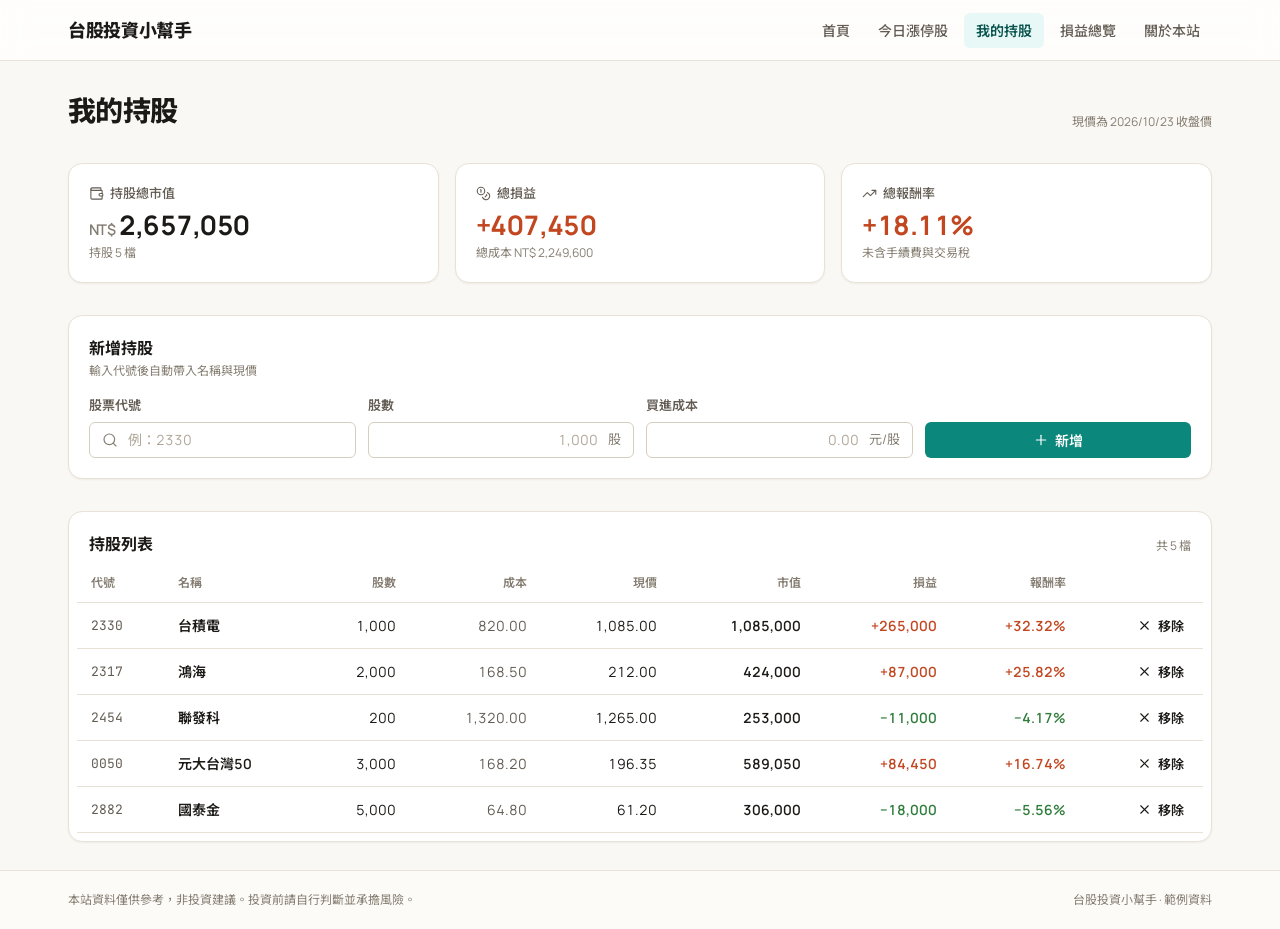
==== holdings.html @ 596cfdf7 "Add 台股投資小幫手 static site (首頁、今日漲停股、我的持股) Plain HTML/CSS/JS with no build step, deployable as-is on Ve" ====
<!DOCTYPE html>
<html lang="zh-Hant-TW">
<head>
<meta charset="utf-8">
<meta name="viewport" content="width=device-width, initial-scale=1">
<title>我的持股 · 台股投資小幫手</title>
<link rel="stylesheet" href="css/tokens.css">
<link rel="stylesheet" href="css/app.css">
</head>
<body>
<div class="app">
  <header class="topbar" id="site-header"></header>

  <main class="main main--holdings">
    <div class="page-head">
      <h1 class="page-title">我的持股</h1>
      <span class="caption" id="asof"></span>
    </div>

    <div class="grid grid--stats3" id="summary"></div>

    <section class="card panel">
      <div>
        <h2 class="card-title">新增持股</h2>
        <div class="panel__sub">輸入代號後自動帶入名稱與現價</div>
      </div>
      <form class="grid grid--form" id="add-form" novalidate>
        <label class="field">
          <span class="field__label">股票代號</span>
          <span class="field__box"><span data-icon="search" data-size="16"></span><input name="code" placeholder="例：2330" autocomplete="off" inputmode="numeric"></span>
        </label>
        <label class="field">
          <span class="field__label">股數</span>
          <span class="field__box"><input name="shares" class="is-numeric" placeholder="1,000" autocomplete="off" inputmode="numeric"><span class="field__suffix">股</span></span>
        </label>
        <label class="field">
          <span class="field__label">買進成本</span>
          <span class="field__box"><input name="cost" class="is-numeric" placeholder="0.00" autocomplete="off" inputmode="decimal"><span class="field__suffix">元/股</span></span>
        </label>
        <button type="submit" class="btn btn--primary"><span data-icon="plus" data-size="16"></span>新增</button>
      </form>
      <div class="form-msg" id="msg" role="alert" hidden></div>
    </section>

    <section class="card panel panel--table">
      <div class="panel__head">
        <h2 class="card-title">持股列表</h2>
        <span class="caption" id="count"></span>
      </div>
      <div class="table-wrap">
        <table class="table">
          <thead>
            <tr>
              <th>代號</th><th>名稱</th><th class="r">股數</th><th class="r">成本</th><th class="r">現價</th>
              <th class="r">市值</th><th class="r">損益</th><th class="r">報酬率</th><th><span hidden>操作</span></th>
            </tr>
          </thead>
          <tbody id="rows"></tbody>
        </table>
      </div>
      <div class="table-empty" id="empty" hidden>尚無持股，請由上方新增</div>
    </section>
  </main>

  <footer class="footer" id="about"></footer>
</div>

<script src="js/data.js"></script>
<script src="js/ui.js"></script>
<script>
renderChrome('holdings');
hydrateIcons();
document.getElementById('asof').textContent = `現價為 ${AS_OF} 收盤價`;

let state = loadHoldings();
const form = document.getElementById('add-form');
const msg = document.getElementById('msg');

function setMsg(text) { msg.textContent = text; msg.hidden = !text; }

function render() {
  const { rows, totals: t } = valueHoldings(state.list);
  const dir = dirOf(t.pnl);
  document.getElementById('summary').innerHTML =
    statCard({ label: '持股總市值', iconName: 'wallet', unit: 'NT$', value: f0(t.mv), hint: `持股 ${t.count} 檔` }) +
    statCard({ label: '總損益', iconName: 'coins', value: signed(t.pnl, f0(Math.abs(t.pnl))), dir, colorValue: true, hint: `總成本 NT$ ${f0(t.cost)}` }) +
    statCard({ label: '總報酬率', iconName: 'trending-up', value: signed(t.ret, f2(Math.abs(t.ret)) + '%'), dir, colorValue: true, hint: '未含手續費與交易稅' });

  document.getElementById('count').textContent = `共 ${t.count} 檔`;
  document.getElementById('empty').hidden = rows.length > 0;
  document.getElementById('rows').innerHTML = rows.map(r => `
    <tr>
      <td class="c-code">${r.code}</td>
      <td class="c-name">${esc(r.name)}</td>
      <td class="r">${f0(r.shares)}</td>
      <td class="r c-muted">${f2(r.cost)}</td>
      <td class="r">${f2(r.price)}</td>
      <td class="r c-strong">${f0(r.mv)}</td>
      <td class="r">${changeText({ value: Math.round(r.pnl) })}</td>
      <td class="r">${changeText({ percent: r.ret, arrow: false })}</td>
      <td class="c-action"><button type="button" class="btn btn--ghost btn--sm" data-remove="${r.id}" aria-label="移除 ${r.code} ${esc(r.name)}">${icon('x', 15)}移除</button></td>
    </tr>`).join('');
}

function commit(next) { state = next; saveHoldings(state); render(); }

form.addEventListener('input', () => setMsg(''));
form.addEventListener('submit', e => {
  e.preventDefault();
  const num = v => Number(String(v).replace(/,/g, '').trim());
  const code = form.code.value.trim(), shares = num(form.shares.value), cost = num(form.cost.value);
  if (!QUOTES[code]) return setMsg('查無此股票代號');
  if (!(shares > 0) || !(cost > 0)) return setMsg('股數與買進成本需大於 0');
  commit({ list: [...state.list, { id: state.nextId, code, shares, cost }], nextId: state.nextId + 1 });
  form.reset();
  setMsg('');
  form.code.focus();
});

document.getElementById('rows').addEventListener('click', e => {
  const b = e.target.closest('[data-remove]');
  if (b) commit({ ...state, list: state.list.filter(h => h.id !== Number(b.dataset.remove)) });
});

// Pick up changes made in another tab.
window.addEventListener('storage', e => { if (e.key === HOLDINGS_KEY) { state = loadHoldings(); render(); } });
render();
</script>
</body>
</html>
---- css/tokens.css ----
/* Design tokens — copied from the Stock Dashboard design system (project/_ds/…/tokens). */
/* ---- fonts.css ---- */
/* Google Fonts substitutes — no brand font files were provided */
@import url("https://fonts.googleapis.com/css2?family=Manrope:wght@400;500;600;700;800&family=Noto+Sans+TC:wght@400;500;700&family=JetBrains+Mono:wght@400;500;600&display=swap");

/* ---- colors.css ---- */
:root{
/* Sea — primary (turquoise shallows) */
--sea-50:#E8F8F6;--sea-100:#C9EFEB;--sea-200:#9BE2DA;--sea-300:#62CFC4;--sea-400:#2FBBAE;--sea-500:#14A396;--sea-600:#0B877C;--sea-700:#086C64;--sea-800:#08534D;--sea-900:#073F3B;
/* Sand — warm neutrals */
--sand-0:#FFFFFF;--sand-25:#FCFBF8;--sand-50:#FAF8F4;--sand-100:#F3EFE7;--sand-200:#E8E2D6;--sand-300:#D6CEBF;--sand-400:#B0A799;--sand-500:#857D71;--sand-600:#635C53;--sand-700:#48433C;--sand-800:#2F2B27;--sand-900:#1C1A17;
/* Shade — palm-shadow lavender (secondary) */
--shade-50:#F1F2F8;--shade-100:#E1E3F0;--shade-200:#C6C9E1;--shade-300:#A6AACD;--shade-400:#8A8FBA;--shade-500:#6F74A3;--shade-600:#575C88;--shade-700:#43476B;
/* Terracotta — roofs; = 上漲 (TW convention: red up) */
--terra-50:#FCEEE8;--terra-100:#F8D9CC;--terra-300:#EC9A7A;--terra-500:#D9542B;--terra-600:#C2461F;--terra-700:#9C3818;
/* Palm — fronds; = 下跌 (TW convention: green down) */
--palm-50:#E9F4EA;--palm-100:#CDE6D0;--palm-300:#7DBA86;--palm-500:#3E9147;--palm-600:#2F7D3B;--palm-700:#23602D;
/* Sun — jet-ski yellow; warnings */
--sun-50:#FEF6E4;--sun-100:#FCE8B8;--sun-400:#F2B53A;--sun-500:#E09A12;--sun-700:#8F5F05;
/* Coral — beach umbrella pink; data-viz only */
--coral-300:#F4A3B4;--coral-500:#E66B86;

/* Semantic */
--bg-app:var(--sand-50);
--surface-card:var(--sand-0);
--surface-sunken:var(--sand-100);
--surface-hover:var(--sand-100);
--surface-selected:var(--sea-50);
--surface-inverse:var(--sand-900);
--text-primary:var(--sand-900);
--text-secondary:var(--sand-600);
--text-tertiary:var(--sand-500);
--text-disabled:var(--sand-400);
--text-inverse:var(--sand-0);
--text-link:var(--sea-700);
--border-subtle:var(--sand-200);
--border-default:var(--sand-300);
--border-strong:var(--sand-500);
--border-focus:var(--sea-500);
--accent:var(--sea-600);
--accent-hover:var(--sea-700);
--accent-press:var(--sea-800);
--accent-soft:var(--sea-50);
--accent-on:var(--sand-0);
--secondary:var(--shade-500);
--secondary-soft:var(--shade-50);

/* Market (台股慣例：紅漲綠跌) */
--market-up:var(--terra-600);
--market-up-soft:var(--terra-50);
--market-down:var(--palm-600);
--market-down-soft:var(--palm-50);
--market-flat:var(--sand-500);
--market-flat-soft:var(--sand-100);

/* Status */
--status-success:var(--sea-600);--status-success-soft:var(--sea-50);
--status-warning:var(--sun-700);--status-warning-soft:var(--sun-50);
--status-danger:var(--terra-700);--status-danger-soft:var(--terra-50);
--status-info:var(--shade-600);--status-info-soft:var(--shade-50);

/* Data-viz categorical, in order */
--viz-1:var(--sea-500);--viz-2:var(--shade-400);--viz-3:var(--sun-400);--viz-4:var(--coral-500);--viz-5:var(--sea-800);--viz-6:var(--sand-400);
}

/* ---- typography.css ---- */
:root{
--font-sans:"Manrope","Noto Sans TC",system-ui,-apple-system,"PingFang TC","Microsoft JhengHei",sans-serif;
--font-cjk:"Noto Sans TC","PingFang TC","Microsoft JhengHei",sans-serif;
--font-mono:"JetBrains Mono",ui-monospace,"SFMono-Regular",Menlo,monospace;
--font-numeric:"Manrope","Noto Sans TC",sans-serif; /* always with tabular-nums */

--fw-regular:400;/* @kind other */--fw-medium:500;/* @kind other */--fw-semibold:600;/* @kind other */--fw-bold:700;/* @kind other */--fw-heavy:800;/* @kind other */

--fs-11:11px;--fs-12:12px;--fs-13:13px;--fs-14:14px;--fs-16:16px;--fs-18:18px;--fs-20:20px;--fs-24:24px;--fs-30:30px;--fs-40:40px;--fs-56:56px;
--lh-tight:1.15;/* @kind other */--lh-snug:1.3;/* @kind other */--lh-normal:1.5;/* @kind other */--lh-relaxed:1.65;/* @kind other */
--ls-tight:-0.02em;/* @kind other */--ls-normal:0;/* @kind other */--ls-wide:0.06em;/* @kind other */

/* Semantic roles */
--type-display-size:var(--fs-40);--type-display-weight:800;/* @kind other */--type-display-lh:var(--lh-tight);/* @kind other */
--type-h1-size:var(--fs-24);--type-h1-weight:700;/* @kind other */
--type-h2-size:var(--fs-18);--type-h2-weight:700;/* @kind other */
--type-h3-size:var(--fs-16);--type-h3-weight:600;/* @kind other */
--type-body-size:var(--fs-14);--type-body-weight:400;/* @kind other */
--type-small-size:var(--fs-13);
--type-caption-size:var(--fs-12);
--type-overline-size:var(--fs-11);
--type-kpi-size:var(--fs-30);--type-kpi-weight:700;/* @kind other */
}

/* ---- spacing.css ---- */
:root{
--space-0:0;--space-1:2px;--space-2:4px;--space-3:6px;--space-4:8px;--space-5:12px;--space-6:16px;--space-7:20px;--space-8:24px;--space-9:32px;--space-10:40px;--space-11:56px;--space-12:72px;
--radius-xs:4px;--radius-sm:6px;--radius-md:10px;--radius-lg:14px;--radius-xl:20px;--radius-full:999px;
--control-h-sm:28px;--control-h-md:36px;--control-h-lg:44px;
--sidebar-w:232px;--topbar-h:60px;--content-max:1360px;
--card-pad:20px;--gutter:16px;
}

/* ---- effects.css ---- */
:root{
--shadow-xs:0 1px 2px rgba(60,45,20,.06);
--shadow-sm:0 1px 2px rgba(60,45,20,.05),0 2px 8px rgba(60,45,20,.05);
--shadow-md:0 2px 4px rgba(60,45,20,.05),0 10px 28px rgba(60,45,20,.09);
--shadow-lg:0 4px 8px rgba(60,45,20,.06),0 24px 56px rgba(60,45,20,.14);
--ring-focus:0 0 0 3px rgba(20,163,150,.28);
--overlay-scrim:rgba(28,26,23,.36);
--blur-glass:saturate(1.4) blur(14px);/* @kind other */
--surface-glass:rgba(255,255,255,.72);
--ease-out:cubic-bezier(.22,.8,.3,1);/* @kind other */--ease-in-out:cubic-bezier(.65,0,.35,1);/* @kind other */
--dur-fast:120ms;/* @kind other */--dur-base:180ms;/* @kind other */--dur-slow:280ms;/* @kind other */
}

/* ---- base.css ---- */
*,*::before,*::after{box-sizing:border-box}
html,body{margin:0}
body{font-family:var(--font-sans);font-size:var(--type-body-size);line-height:var(--lh-normal);color:var(--text-primary);background:var(--bg-app);-webkit-font-smoothing:antialiased}
a{color:var(--text-link);text-decoration:none}a:hover{color:var(--sea-800);text-decoration:underline}
.num,.tnum{font-variant-numeric:tabular-nums lining-nums}
:focus-visible{outline:none;box-shadow:var(--ring-focus)}
---- css/app.css ----
/* 台股投資小幫手 — page layout and component styles.
   Mirrors the Stock Dashboard design-system components (Button, Input, StatCard,
   ChangeText, Badge, SegmentedControl, Sparkline) used in the Claude Design mockups. */

body { margin: 0; background: var(--bg-app); color: var(--text-primary); font-family: var(--font-sans); }
a { color: var(--text-link); text-decoration: none; }
a:hover { color: var(--sea-800); }
.icon { flex-shrink: 0; display: block; }
.mono { font-family: var(--font-mono); }
.tnum { font-variant-numeric: tabular-nums; }

/* ---------- Shell ---------- */
.app { min-height: 100vh; display: flex; flex-direction: column; background: var(--bg-app); }

.topbar {
  position: sticky; top: 0; z-index: 10;
  background: var(--surface-glass);
  backdrop-filter: blur(14px); -webkit-backdrop-filter: blur(14px);
  border-bottom: 1px solid var(--border-subtle);
}
.topbar__inner {
  max-width: 1200px; margin: 0 auto; padding: 0 28px; min-height: 60px;
  display: flex; align-items: center; justify-content: space-between; gap: 24px; flex-wrap: wrap;
}
.brand { font-size: 18px; font-weight: 800; letter-spacing: -0.02em; color: var(--text-primary); }
.brand:hover { color: var(--text-primary); text-decoration: none; }
.nav { display: flex; align-items: center; gap: 4px; flex-wrap: wrap; }
.nav__link {
  padding: 7px 12px; border-radius: 6px; font-size: 14px; font-weight: 500;
  color: var(--text-secondary);
}
.nav__link:hover { background: var(--surface-hover); color: var(--text-primary); text-decoration: none; }
.nav__link[aria-current="page"] { font-weight: 600; color: var(--sea-800); background: var(--accent-soft); }

.main {
  flex: 1; width: 100%; max-width: 1200px; margin: 0 auto; padding: 28px;
  display: flex; flex-direction: column;
}
.main--home { gap: 40px; }
.main--limitup { gap: 24px; }
.main--holdings { gap: 32px; }

.footer { border-top: 1px solid var(--border-subtle); background: var(--sand-25); }
.footer__inner {
  max-width: 1200px; margin: 0 auto; padding: 20px 28px;
  display: flex; justify-content: space-between; gap: 12px; flex-wrap: wrap;
  font-size: 12px; color: var(--text-tertiary);
}

/* ---------- Headings ---------- */
.page-head { display: flex; align-items: flex-end; justify-content: space-between; gap: 16px; flex-wrap: wrap; }
.page-title { margin: 0; font-size: 28px; font-weight: 800; letter-spacing: -0.02em; }
.section { display: flex; flex-direction: column; gap: 16px; }
.section-head { display: flex; align-items: baseline; justify-content: space-between; gap: 12px; flex-wrap: wrap; }
.section-head--end { align-items: flex-end; }
.section-title { margin: 0; font-size: 20px; font-weight: 700; }
.card-title { margin: 0; font-size: 16px; font-weight: 700; }
.caption { font-size: 12px; color: var(--text-tertiary); }

/* ---------- Card ---------- */
.card {
  background: var(--surface-card); border: 1px solid var(--border-subtle);
  border-radius: 14px; box-shadow: var(--shadow-xs);
}

/* ---------- Grids ---------- */
.grid { display: grid; gap: 16px; }
.grid--index { grid-template-columns: repeat(auto-fit, minmax(min(100%, 360px), 1fr)); }
.grid--summary { grid-template-columns: repeat(auto-fit, minmax(min(100%, 400px), 1fr)); }
.grid--pair { grid-template-columns: repeat(2, minmax(0, 1fr)); }
.grid--stats3 { grid-template-columns: repeat(auto-fit, minmax(min(100%, 240px), 1fr)); }
.grid--minis { grid-template-columns: repeat(auto-fit, minmax(min(100%, 150px), 1fr)); }
.grid--limitup { grid-template-columns: repeat(auto-fit, minmax(min(100%, 420px), 1fr)); }
.grid--form { grid-template-columns: repeat(auto-fit, minmax(min(100%, 180px), 1fr)); gap: 12px; align-items: end; }

/* ---------- Button ---------- */
.btn {
  display: inline-flex; align-items: center; justify-content: center; gap: 6px;
  height: var(--control-h-md); padding: 0 14px;
  font-family: var(--font-sans); font-size: 14px; font-weight: 600; white-space: nowrap;
  border-radius: var(--radius-sm); border: 1px solid transparent; cursor: pointer;
  transition: background var(--dur-fast) var(--ease-out), transform var(--dur-fast);
}
.btn:hover { text-decoration: none; }
.btn:active { transform: scale(.98); }
.btn--sm { height: var(--control-h-sm); padding: 0 10px; font-size: 13px; }
.btn--primary { background: var(--accent); color: var(--accent-on); }
.btn--primary:hover { background: var(--accent-hover); color: var(--accent-on); }
.btn--primary:active { background: var(--accent-press); }
.btn--ghost { background: transparent; color: var(--text-primary); }
.btn--ghost:hover { background: var(--surface-hover); color: var(--text-primary); }
.btn--ghost:active { background: var(--sand-200); }

/* ---------- Input ---------- */
.field { display: flex; flex-direction: column; gap: 6px; font-family: var(--font-sans); }
.field__label { font-size: 13px; font-weight: 600; color: var(--text-secondary); }
.field__box {
  display: flex; align-items: center; gap: 8px; height: var(--control-h-md); padding: 0 12px;
  border-radius: var(--radius-sm); background: var(--surface-card);
  border: 1px solid var(--border-default); color: var(--text-tertiary);
  transition: border-color var(--dur-fast), box-shadow var(--dur-fast);
}
.field__box:focus-within { border-color: var(--border-focus); box-shadow: var(--ring-focus); }
.field__box input {
  flex: 1; min-width: 0; border: 0; outline: 0; background: transparent;
  font: inherit; font-size: 14px; color: var(--text-primary); font-variant-numeric: tabular-nums;
}
.field__box input:focus-visible { box-shadow: none; }
.field__box input.is-numeric { text-align: right; }
.field__box input::placeholder { color: var(--text-disabled); }
.field__suffix { font-size: 13px; color: var(--text-tertiary); white-space: nowrap; }
.form-msg { font-size: 12px; color: var(--status-danger); }

/* ---------- StatCard ---------- */
.stat { padding: var(--card-pad); display: flex; flex-direction: column; gap: 6px; min-width: 0; }
.stat__label { display: flex; align-items: center; gap: 6px; font-size: 13px; font-weight: 500; color: var(--text-secondary); }
.stat__value {
  font-size: clamp(20px, 2.1vw, var(--type-kpi-size)); font-weight: 700; letter-spacing: -0.02em;
  line-height: 1.15; font-variant-numeric: tabular-nums; color: var(--text-primary);
  white-space: nowrap; overflow: hidden; text-overflow: ellipsis;
}
.stat__unit { font-size: .55em; font-weight: 600; margin-right: 4px; color: var(--text-tertiary); }
.stat__sub { margin-top: 4px; }
.stat__hint { font-size: 12px; color: var(--text-tertiary); margin-top: 4px; }

/* ---------- Market colours (台股：紅漲綠跌) ---------- */
.is-up { color: var(--market-up); }
.is-down { color: var(--market-down); }
.is-flat { color: var(--market-flat); }

/* ---------- ChangeText ---------- */
.chg { display: inline-flex; align-items: baseline; gap: 6px; font-weight: 600; font-variant-numeric: tabular-nums; white-space: nowrap; }
.chg > span + span { font-size: .86em; }

/* ---------- Badge ---------- */
.badge {
  display: inline-flex; align-items: center; gap: 5px; height: 22px; padding: 0 8px;
  border-radius: var(--radius-full); font-size: 12px; font-weight: 600; line-height: 1; white-space: nowrap;
  align-self: flex-start;
}
.badge--accent { background: var(--accent-soft); color: var(--sea-800); }
.badge--info { background: var(--status-info-soft); color: var(--status-info); }
.badge--warning { background: var(--status-warning-soft); color: var(--status-warning); }

/* ---------- SegmentedControl ---------- */
.seg { display: inline-flex; padding: 3px; gap: 2px; background: var(--surface-sunken); border-radius: var(--radius-md); }
.seg__btn {
  height: 28px; padding: 0 12px; border: 0; border-radius: 7px; cursor: pointer;
  font: inherit; font-size: 13px; font-weight: 600; white-space: nowrap;
  background: transparent; color: var(--text-secondary); transition: all var(--dur-fast);
}
.seg__btn[aria-pressed="true"] { background: var(--surface-card); color: var(--text-primary); box-shadow: var(--shadow-xs); }
.filters { display: flex; align-items: center; gap: 12px; flex-wrap: wrap; overflow-x: auto; }

/* ---------- 首頁：大盤卡 ---------- */
.index-card { padding: 24px; display: grid; grid-template-columns: minmax(0, 1fr) auto; align-items: end; gap: 16px; }
.index-card__body { display: flex; flex-direction: column; gap: 8px; min-width: 0; }
.index-card__label { font-size: 14px; font-weight: 600; color: var(--text-secondary); }
.index-card__value { font-size: 36px; font-weight: 800; letter-spacing: -0.02em; line-height: 1.1; font-variant-numeric: tabular-nums; }
.sparkline { display: block; overflow: visible; }

/* ---------- 首頁：漲停小卡 ---------- */
.mini {
  padding: 18px 20px; display: flex; flex-direction: column; gap: 12px; color: var(--text-primary);
  transition: box-shadow 120ms var(--ease-out);
}
.mini:hover { box-shadow: var(--shadow-sm); color: var(--text-primary); text-decoration: none; }
.mini__head { display: flex; align-items: baseline; justify-content: space-between; gap: 8px; }
.mini__id { display: flex; align-items: baseline; gap: 8px; min-width: 0; }
.mini__code { font-family: var(--font-mono); font-size: 13px; color: var(--text-tertiary); }
.mini__name { font-size: 15px; font-weight: 700; white-space: nowrap; overflow: hidden; text-overflow: ellipsis; }
.tag-limit { font-size: 11px; font-weight: 600; color: #fff; background: var(--market-up); padding: 2px 6px; border-radius: 4px; white-space: nowrap; }
.mini__price { display: flex; align-items: baseline; gap: 8px; }
.mini__close { font-size: 22px; font-weight: 700; letter-spacing: -0.02em; font-variant-numeric: tabular-nums; color: var(--market-up); }
.mini__pct { font-size: 13px; font-weight: 600; color: var(--market-up); font-variant-numeric: tabular-nums; }
.mini__reason {
  margin: 0; padding-top: 12px; border-top: 1px solid var(--border-subtle);
  font-size: 13px; line-height: 1.55; color: var(--text-secondary); text-wrap: pretty;
}
.see-all { display: inline-flex; align-items: center; gap: 2px; font-size: 14px; font-weight: 600; }
.see-all__chev { font-size: 16px; }

/* ---------- 今日漲停股 ---------- */
.limit-card { padding: 20px; display: flex; flex-direction: column; gap: 14px; min-width: 0; }
.limit-card__head { display: flex; align-items: flex-start; justify-content: space-between; gap: 12px; }
.limit-card__id { display: flex; flex-direction: column; gap: 6px; min-width: 0; }
.limit-card__title { display: flex; align-items: baseline; gap: 8px; }
.limit-card__code { font-family: var(--font-mono); font-size: 14px; color: var(--text-tertiary); }
.limit-card__name { font-size: 17px; font-weight: 700; }
.limit-card__quote { display: flex; flex-direction: column; align-items: flex-end; gap: 4px; flex: none; }
.limit-card__price { font-size: 24px; font-weight: 700; letter-spacing: -0.02em; line-height: 1.15; font-variant-numeric: tabular-nums; color: var(--market-up); }
.limit-card__reason {
  margin: 0; padding-top: 14px; border-top: 1px solid var(--border-subtle);
  font-size: 14px; line-height: 1.65; color: var(--text-secondary); text-wrap: pretty;
}
.page-meta { display: flex; align-items: baseline; gap: 12px; flex-wrap: wrap; font-size: 14px; color: var(--text-secondary); }
.page-meta strong { font-weight: 700; color: var(--text-primary); font-variant-numeric: tabular-nums; }
.empty-card { padding: 40px 20px; text-align: center; font-size: 14px; color: var(--text-tertiary); }

/* ---------- 我的持股 ---------- */
.panel { padding: 20px; display: flex; flex-direction: column; gap: 16px; }
.panel--table { padding: 20px 8px 8px; gap: 8px; min-width: 0; }
.panel__head { display: flex; align-items: baseline; justify-content: space-between; gap: 12px; padding: 0 12px; }
.panel__sub { font-size: 12px; color: var(--text-tertiary); margin-top: 2px; }
.table-wrap { overflow-x: auto; }
.table { width: 100%; border-collapse: collapse; font-size: 14px; font-variant-numeric: tabular-nums; }
.table th {
  text-align: left; padding: 10px 14px; font-size: 12px; font-weight: 600; color: var(--text-tertiary);
  border-bottom: 1px solid var(--border-subtle); white-space: nowrap;
}
.table td { padding: 12px 14px; border-bottom: 1px solid var(--border-subtle); white-space: nowrap; }
.table .r { text-align: right; }
.table tbody tr { transition: background 120ms; }
.table tbody tr:hover { background: var(--surface-hover); }
.table .c-code { font-family: var(--font-mono); font-size: 13px; color: var(--text-secondary); }
.table .c-name { font-weight: 600; }
.table .c-muted { color: var(--text-secondary); }
.table .c-strong { font-weight: 600; }
.table td.c-action { padding: 6px 8px; text-align: right; }
.table-empty { padding: 32px 12px; text-align: center; font-size: 14px; color: var(--text-tertiary); }
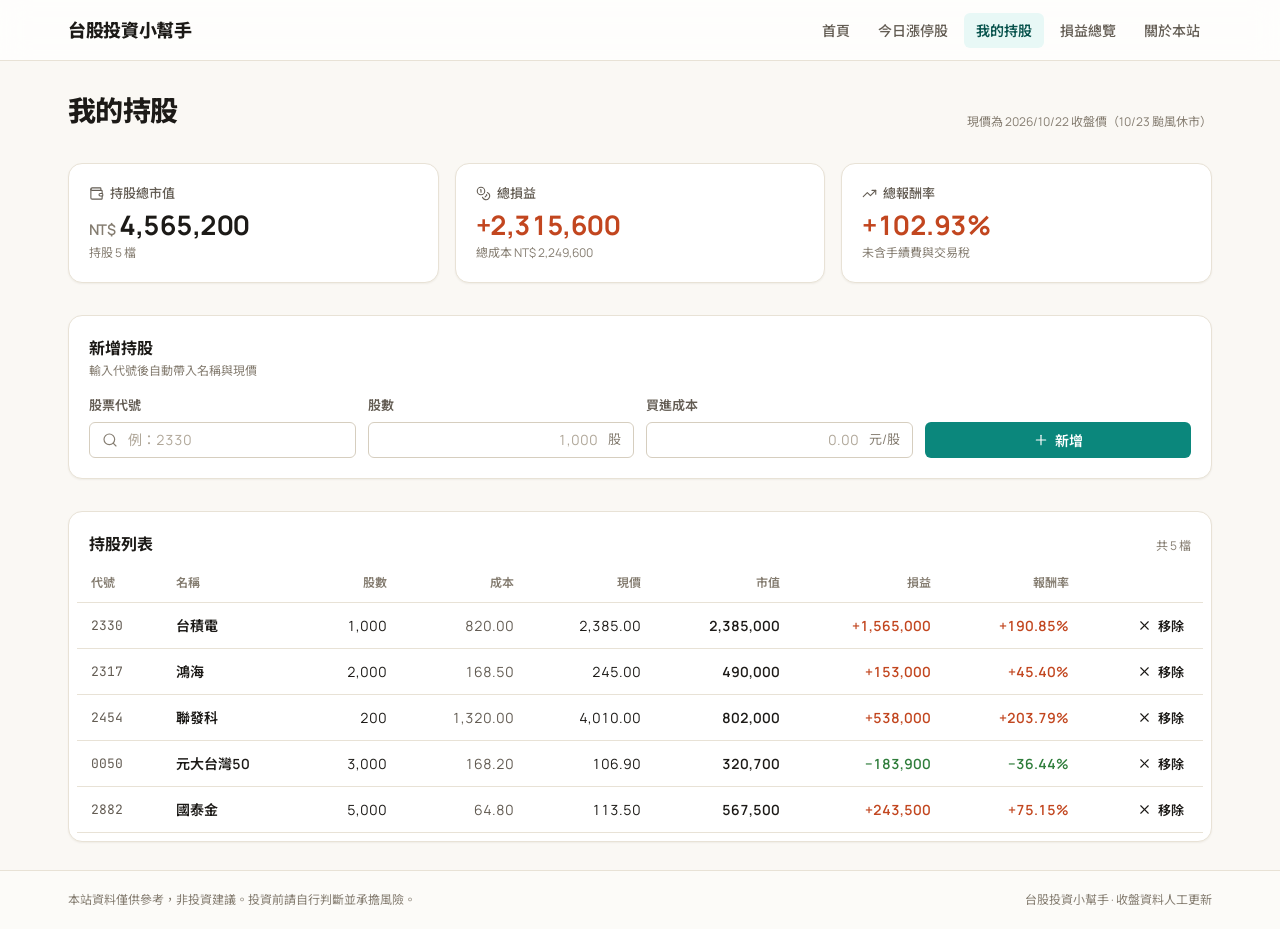
==== commit 4520ae74: "Update market data to the 2026/10/22 close 10/23 was a typhoon (薔琵) market holiday, so 10/22 is the " ====
--- a/holdings.html
+++ b/holdings.html
@@ -70,7 +70,7 @@
 <script>
 renderChrome('holdings');
 hydrateIcons();
-document.getElementById('asof').textContent = `現價為 ${AS_OF} 收盤價`;
+document.getElementById('asof').textContent = `現價為 ${AS_OF} 收盤價（${AS_OF_NOTE}）`;
 
 let state = loadHoldings();
 const form = document.getElementById('add-form');
@@ -94,7 +94,7 @@
       <td class="c-name">${esc(r.name)}</td>
       <td class="r">${f0(r.shares)}</td>
       <td class="r c-muted">${f2(r.cost)}</td>
-      <td class="r">${f2(r.price)}</td>
+      <td class="r">${r.priceDate ? `<span class="c-asof" title="查無 ${AS_OF} 收盤價，顯示 ${r.priceDate} 收盤價">${r.priceDate.slice(5)}</span>` : ''}${f2(r.price)}</td>
       <td class="r c-strong">${f0(r.mv)}</td>
       <td class="r">${changeText({ value: Math.round(r.pnl) })}</td>
       <td class="r">${changeText({ percent: r.ret, arrow: false })}</td>
--- a/css/app.css
+++ b/css/app.css
@@ -1,6 +1,6 @@
 /* 台股投資小幫手 — page layout and component styles.
    Mirrors the Stock Dashboard design-system components (Button, Input, StatCard,
-   ChangeText, Badge, SegmentedControl, Sparkline) used in the Claude Design mockups. */
+   ChangeText, Badge, SegmentedControl) used in the Claude Design mockups. */
 
 body { margin: 0; background: var(--bg-app); color: var(--text-primary); font-family: var(--font-sans); }
 a { color: var(--text-link); text-decoration: none; }
@@ -69,8 +69,9 @@
 .grid--summary { grid-template-columns: repeat(auto-fit, minmax(min(100%, 400px), 1fr)); }
 .grid--pair { grid-template-columns: repeat(2, minmax(0, 1fr)); }
 .grid--stats3 { grid-template-columns: repeat(auto-fit, minmax(min(100%, 240px), 1fr)); }
-.grid--minis { grid-template-columns: repeat(auto-fit, minmax(min(100%, 150px), 1fr)); }
-.grid--limitup { grid-template-columns: repeat(auto-fit, minmax(min(100%, 420px), 1fr)); }
+/* auto-fill keeps card widths stable when there are only one or two limit-up stocks. */
+.grid--minis { grid-template-columns: repeat(auto-fill, minmax(min(100%, 200px), 1fr)); }
+.grid--limitup { grid-template-columns: repeat(auto-fill, minmax(min(100%, 420px), 1fr)); }
 .grid--form { grid-template-columns: repeat(auto-fit, minmax(min(100%, 180px), 1fr)); gap: 12px; align-items: end; }
 
 /* ---------- Button ---------- */
@@ -157,7 +158,6 @@
 .index-card__body { display: flex; flex-direction: column; gap: 8px; min-width: 0; }
 .index-card__label { font-size: 14px; font-weight: 600; color: var(--text-secondary); }
 .index-card__value { font-size: 36px; font-weight: 800; letter-spacing: -0.02em; line-height: 1.1; font-variant-numeric: tabular-nums; }
-.sparkline { display: block; overflow: visible; }
 
 /* ---------- 首頁：漲停小卡 ---------- */
 .mini {
@@ -216,5 +216,6 @@
 .table .c-name { font-weight: 600; }
 .table .c-muted { color: var(--text-secondary); }
 .table .c-strong { font-weight: 600; }
+.table .c-asof { margin-right: 6px; font-size: 11px; color: var(--text-tertiary); }
 .table td.c-action { padding: 6px 8px; text-align: right; }
 .table-empty { padding: 32px 12px; text-align: center; font-size: 14px; color: var(--text-tertiary); }
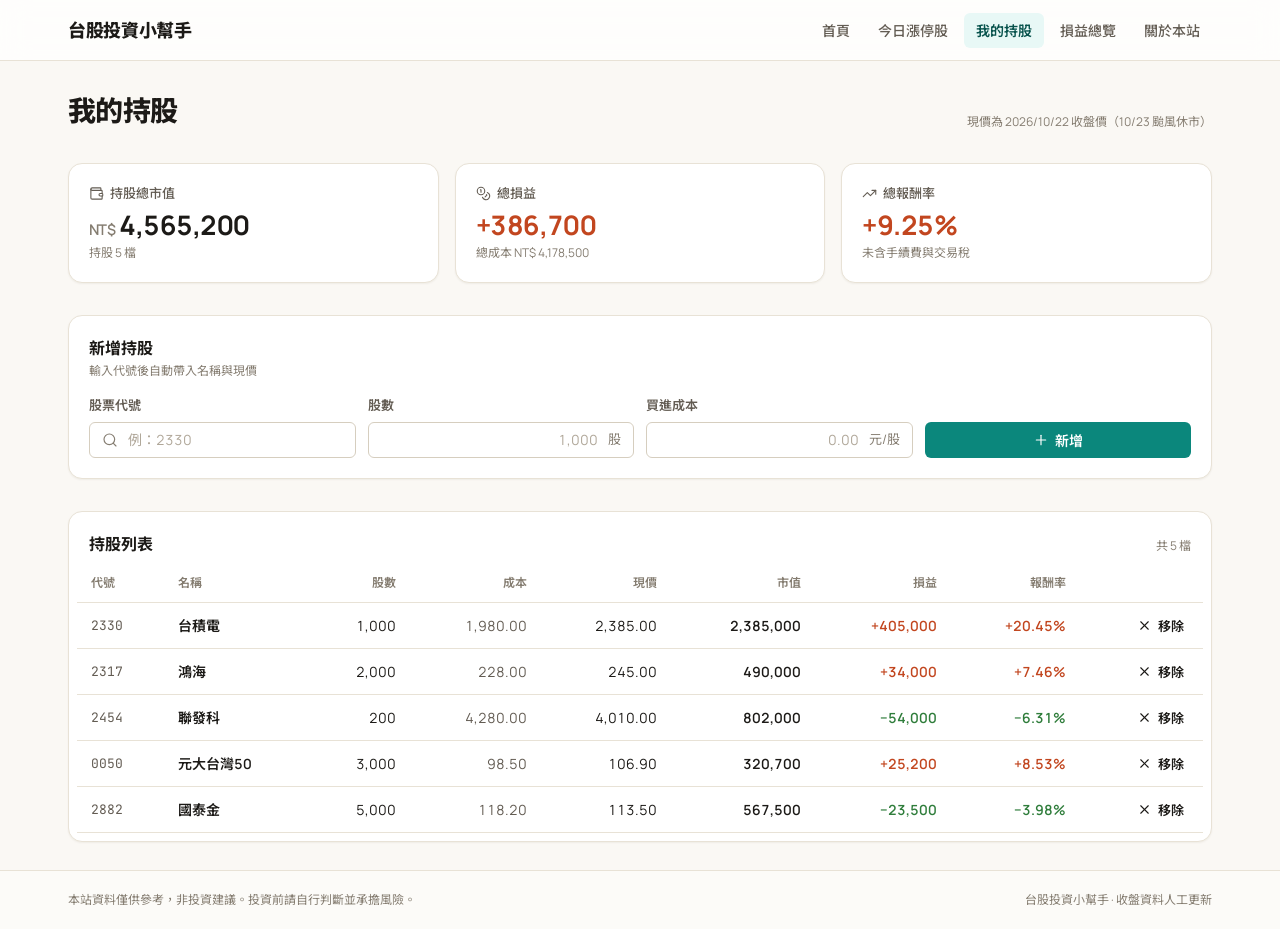
==== commit c218b5cf: "Make the as-of date note optional An empty AS_OF_NOTE no longer renders empty parentheses, so the da" ====
--- a/holdings.html
+++ b/holdings.html
@@ -70,7 +70,7 @@
 <script>
 renderChrome('holdings');
 hydrateIcons();
-document.getElementById('asof').textContent = `現價為 ${AS_OF} 收盤價（${AS_OF_NOTE}）`;
+document.getElementById('asof').textContent = `現價為 ${AS_OF} 收盤價${AS_OF_NOTE ? `（${AS_OF_NOTE}）` : ''}`;
 
 let state = loadHoldings();
 const form = document.getElementById('add-form');
